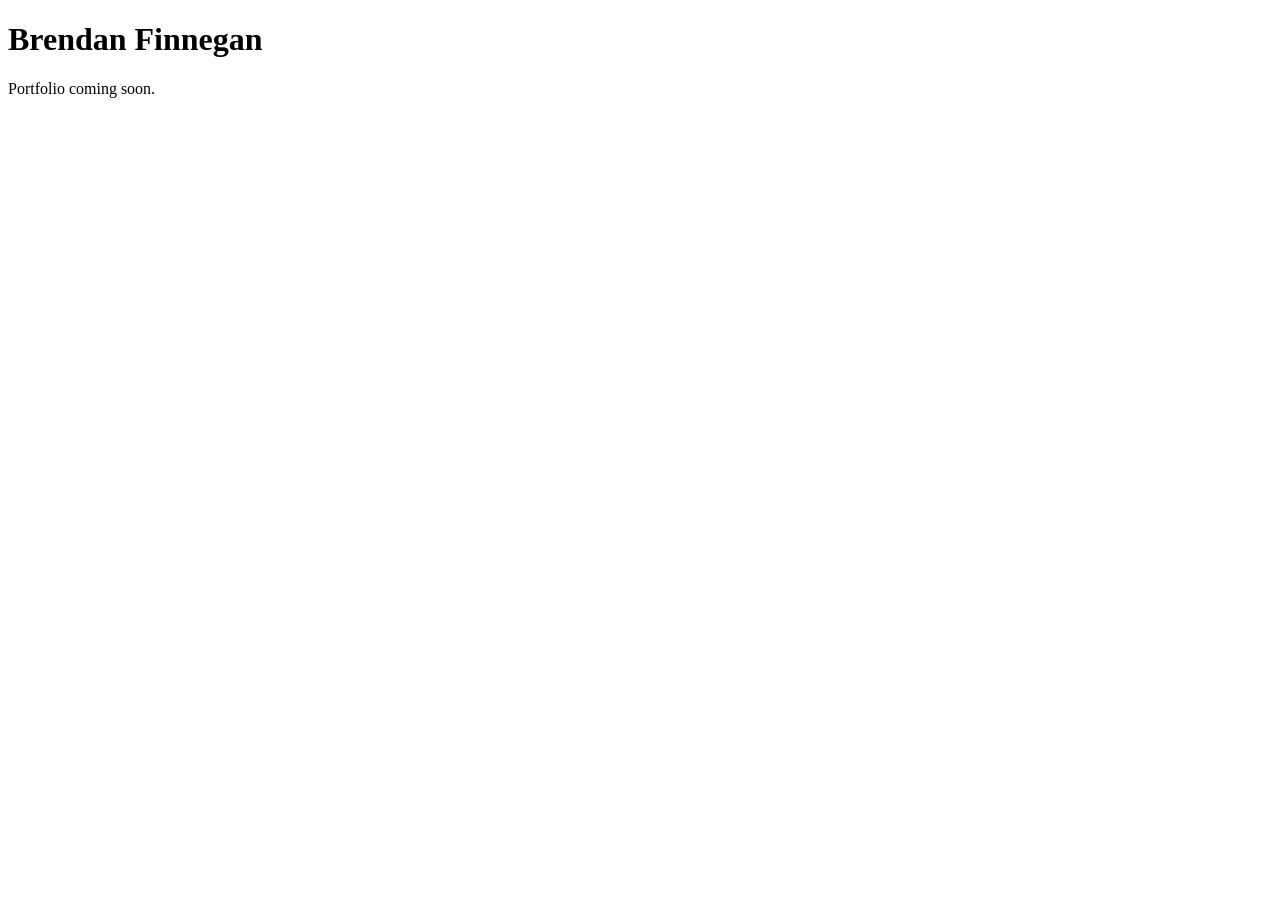
==== index.html @ 4956567a "Add placeholder home page" ====
<!DOCTYPE html>
<html lang="en">
<head>
  <meta charset="utf-8">
  <meta name="viewport" content="width=device-width, initial-scale=1">
  <title>Brendan Finnegan</title>
</head>
<body>
  <h1>Brendan Finnegan</h1>
  <p>Portfolio coming soon.</p>
</body>
</html>
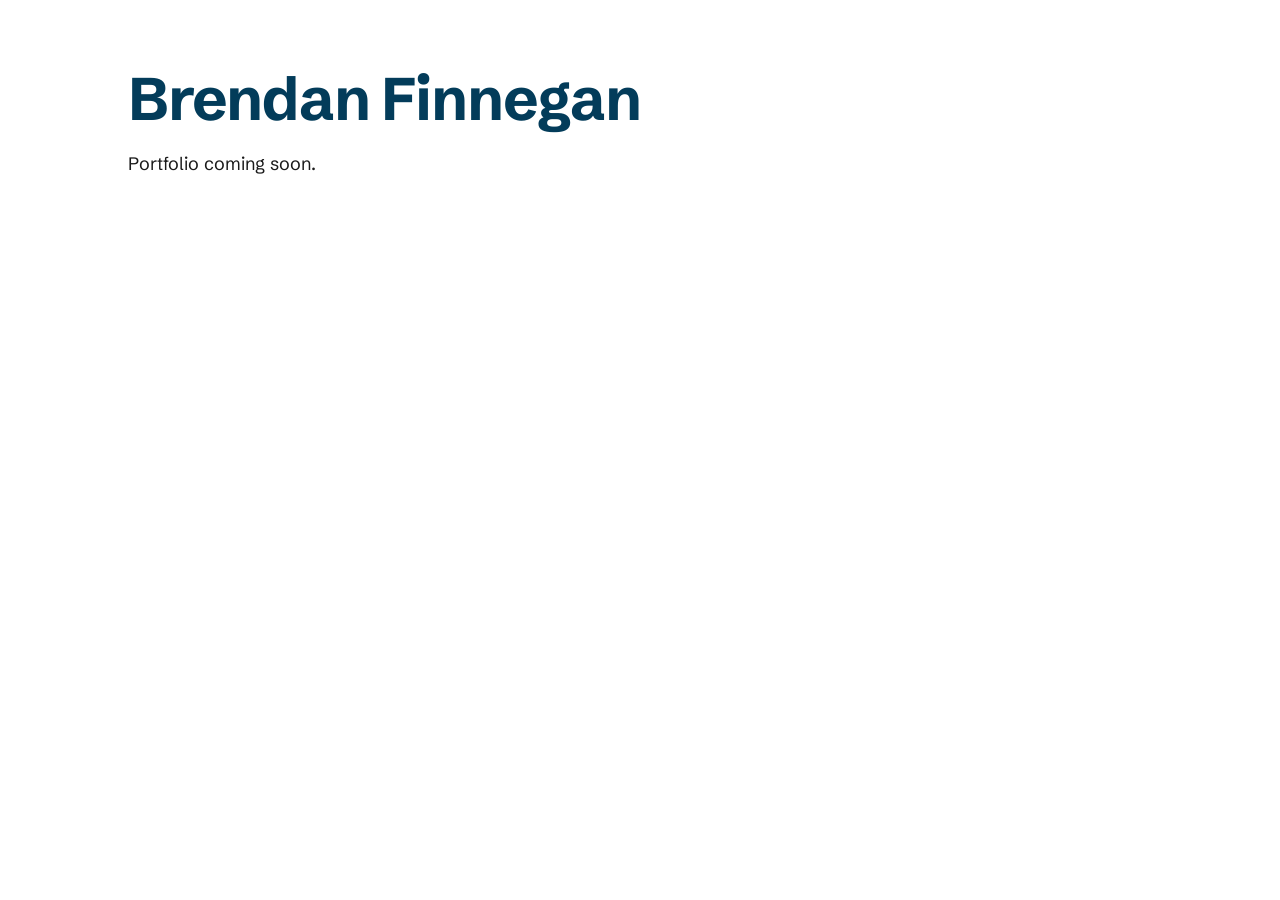
==== commit a5eb30da: "Add base styles" ====
--- a/index.html
+++ b/index.html
@@ -1,12 +1,19 @@
 <!DOCTYPE html>
 <html lang="en">
+<link rel="preconnect" href="https://fonts.googleapis.com">
+<link rel="preconnect" href="https://fonts.gstatic.com" crossorigin>
+<link href="https://fonts.googleapis.com/css2?family=Schibsted+Grotesk:wght@400;500;700&display=swap" rel="stylesheet">
+<link rel="stylesheet" href="styles.css">
 <head>
   <meta charset="utf-8">
   <meta name="viewport" content="width=device-width, initial-scale=1">
   <title>Brendan Finnegan</title>
 </head>
 <body>
-  <h1>Brendan Finnegan</h1>
-  <p>Portfolio coming soon.</p>
-</body>
+<main class="container section">
+  <div class="prose">
+    <h1>Brendan Finnegan</h1>
+    <p>Portfolio coming soon.</p>
+  </div>
+</main></body>
 </html>
--- a/styles.css
+++ b/styles.css
@@ -0,0 +1,56 @@
+/* ---------- Design tokens: change a value here, it changes everywhere ---------- */
+:root {
+  --navy: #033C5A;
+  --text: #1a1a1a;
+  --muted: #5c6670;
+  --line: #e3e6e9;
+  --tint: #f4f7f9;
+  --white: #ffffff;
+
+  --font: "Schibsted Grotesk", system-ui, -apple-system, "Segoe UI", sans-serif;
+
+  --space-1: 0.5rem;
+  --space-2: 1rem;
+  --space-3: 2rem;
+  --space-4: 4rem;
+
+  --measure: 40rem;  /* width of reading text */
+  --wide: 64rem;     /* width of overall page */
+}
+
+/* ---------- Base ---------- */
+*, *::before, *::after { box-sizing: border-box; }
+
+body {
+  margin: 0;
+  font-family: var(--font);
+  font-size: 1.125rem;
+  line-height: 1.65;
+  color: var(--text);
+  background: var(--white);
+}
+
+h1, h2, h3 {
+  color: var(--navy);
+  font-weight: 700;
+  line-height: 1.15;
+  letter-spacing: -0.02em;
+  margin: 0 0 var(--space-2);
+}
+h1 { font-size: clamp(2.25rem, 5vw + 1rem, 3.75rem); }
+h2 { font-size: clamp(1.5rem, 2vw + 1rem, 2rem); }
+h3 { font-size: 1.25rem; }
+
+p { margin: 0 0 var(--space-2); }
+
+a { color: var(--navy); text-underline-offset: 0.2em; }
+a:hover { text-decoration-thickness: 2px; }
+a:focus-visible { outline: 3px solid var(--navy); outline-offset: 3px; }
+
+img { display: block; max-width: 100%; height: auto; }
+
+/* ---------- Layout helpers ---------- */
+.container { width: min(var(--wide), 100% - 3rem); margin-inline: auto; }
+.prose { max-width: var(--measure); }
+.section { padding-block: var(--space-4); }
+.section--tint { background: var(--tint); }
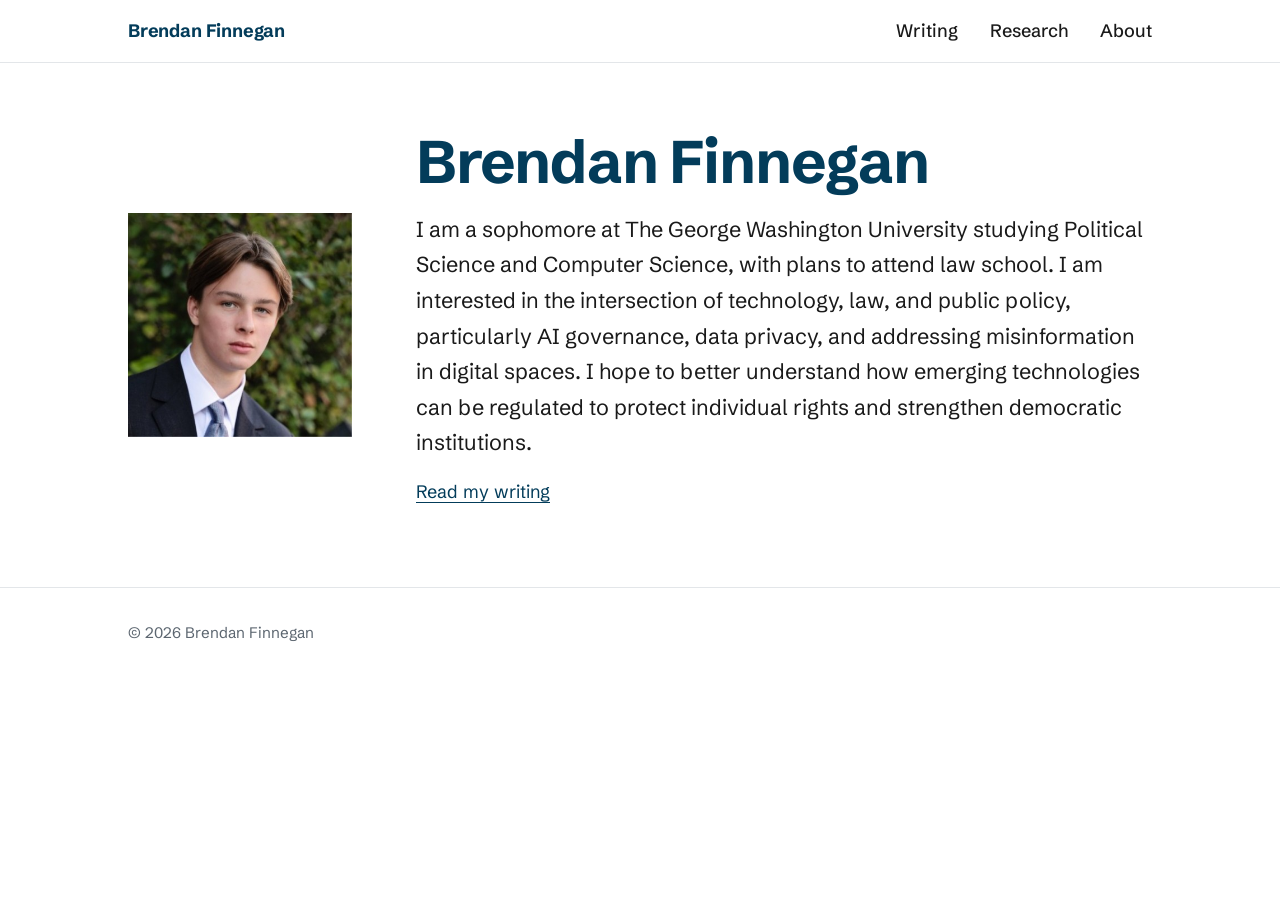
==== commit 68265421: "Add header, hero, footer" ====
--- a/index.html
+++ b/index.html
@@ -1,19 +1,43 @@
 <!DOCTYPE html>
 <html lang="en">
-<link rel="preconnect" href="https://fonts.googleapis.com">
-<link rel="preconnect" href="https://fonts.gstatic.com" crossorigin>
-<link href="https://fonts.googleapis.com/css2?family=Schibsted+Grotesk:wght@400;500;700&display=swap" rel="stylesheet">
-<link rel="stylesheet" href="styles.css">
 <head>
   <meta charset="utf-8">
   <meta name="viewport" content="width=device-width, initial-scale=1">
   <title>Brendan Finnegan</title>
+  <link rel="preconnect" href="https://fonts.googleapis.com">
+  <link rel="preconnect" href="https://fonts.gstatic.com" crossorigin>
+  <link href="https://fonts.googleapis.com/css2?family=Schibsted+Grotesk:wght@400;500;700&display=swap" rel="stylesheet">
+  <link rel="stylesheet" href="styles.css">
 </head>
 <body>
-<main class="container section">
-  <div class="prose">
-    <h1>Brendan Finnegan</h1>
-    <p>Portfolio coming soon.</p>
-  </div>
-</main></body>
+  <header class="site-header">
+    <div class="container site-header__inner">
+      <a class="site-name" href="index.html">Brendan Finnegan</a>
+      <nav aria-label="Main">
+        <ul class="nav">
+          <li><a href="writing.html">Writing</a></li>
+          <li><a href="research.html">Research</a></li>
+          <li><a href="about.html">About</a></li>
+        </ul>
+      </nav>
+    </div>
+  </header>
+
+  <main>
+    <section class="container section hero">
+      <img class="hero__photo" src="images/headshot.jpg" alt="Portrait of Brendan Finnegan" width="1000" height="1000">
+      <div class="hero__text">
+        <h1>Brendan Finnegan</h1>
+        <p class="lead">I am a sophomore at The George Washington University studying Political Science and Computer Science, with plans to attend law school. I am interested in the intersection of technology, law, and public policy, particularly AI governance, data privacy, and addressing misinformation in digital spaces. I hope to better understand how emerging technologies can be regulated to protect individual rights and strengthen democratic institutions.</p>
+        <p><a href="writing.html">Read my writing</a></p>
+      </div>
+    </section>
+  </main>
+
+  <footer class="site-footer">
+    <div class="container">
+      <p>&copy; 2026 Brendan Finnegan</p>
+    </div>
+  </footer>
+</body>
 </html>
--- a/styles.css
+++ b/styles.css
@@ -53,4 +53,27 @@
 .container { width: min(var(--wide), 100% - 3rem); margin-inline: auto; }
 .prose { max-width: var(--measure); }
 .section { padding-block: var(--space-4); }
-.section--tint { background: var(--tint); }+.section--tint { background: var(--tint); }
+
+/* ---------- Header ---------- */
+.site-header { border-bottom: 1px solid var(--line); }
+.site-header__inner {
+  display: flex; flex-wrap: wrap; justify-content: space-between;
+  align-items: center; gap: var(--space-2); padding-block: var(--space-2);
+}
+.site-name { font-weight: 700; color: var(--navy); text-decoration: none; letter-spacing: -0.01em; }
+.nav { display: flex; gap: var(--space-3); list-style: none; margin: 0; padding: 0; }
+.nav a { color: var(--text); font-weight: 500; text-decoration: none; }
+.nav a:hover { color: var(--navy); text-decoration: underline; text-underline-offset: 0.3em; }
+
+/* ---------- Hero ---------- */
+.hero { display: grid; gap: var(--space-3); align-items: center; }
+.hero__photo { width: 11rem; aspect-ratio: 1; object-fit: cover; }
+.lead { font-size: 1.35rem; }
+@media (min-width: 48rem) {
+  .hero { grid-template-columns: 14rem 1fr; gap: var(--space-4); }
+  .hero__photo { width: 100%; }
+}
+
+/* ---------- Footer ---------- */
+.site-footer { border-top: 1px solid var(--line); padding-block: var(--space-3); color: var(--muted); font-size: 0.95rem; }
